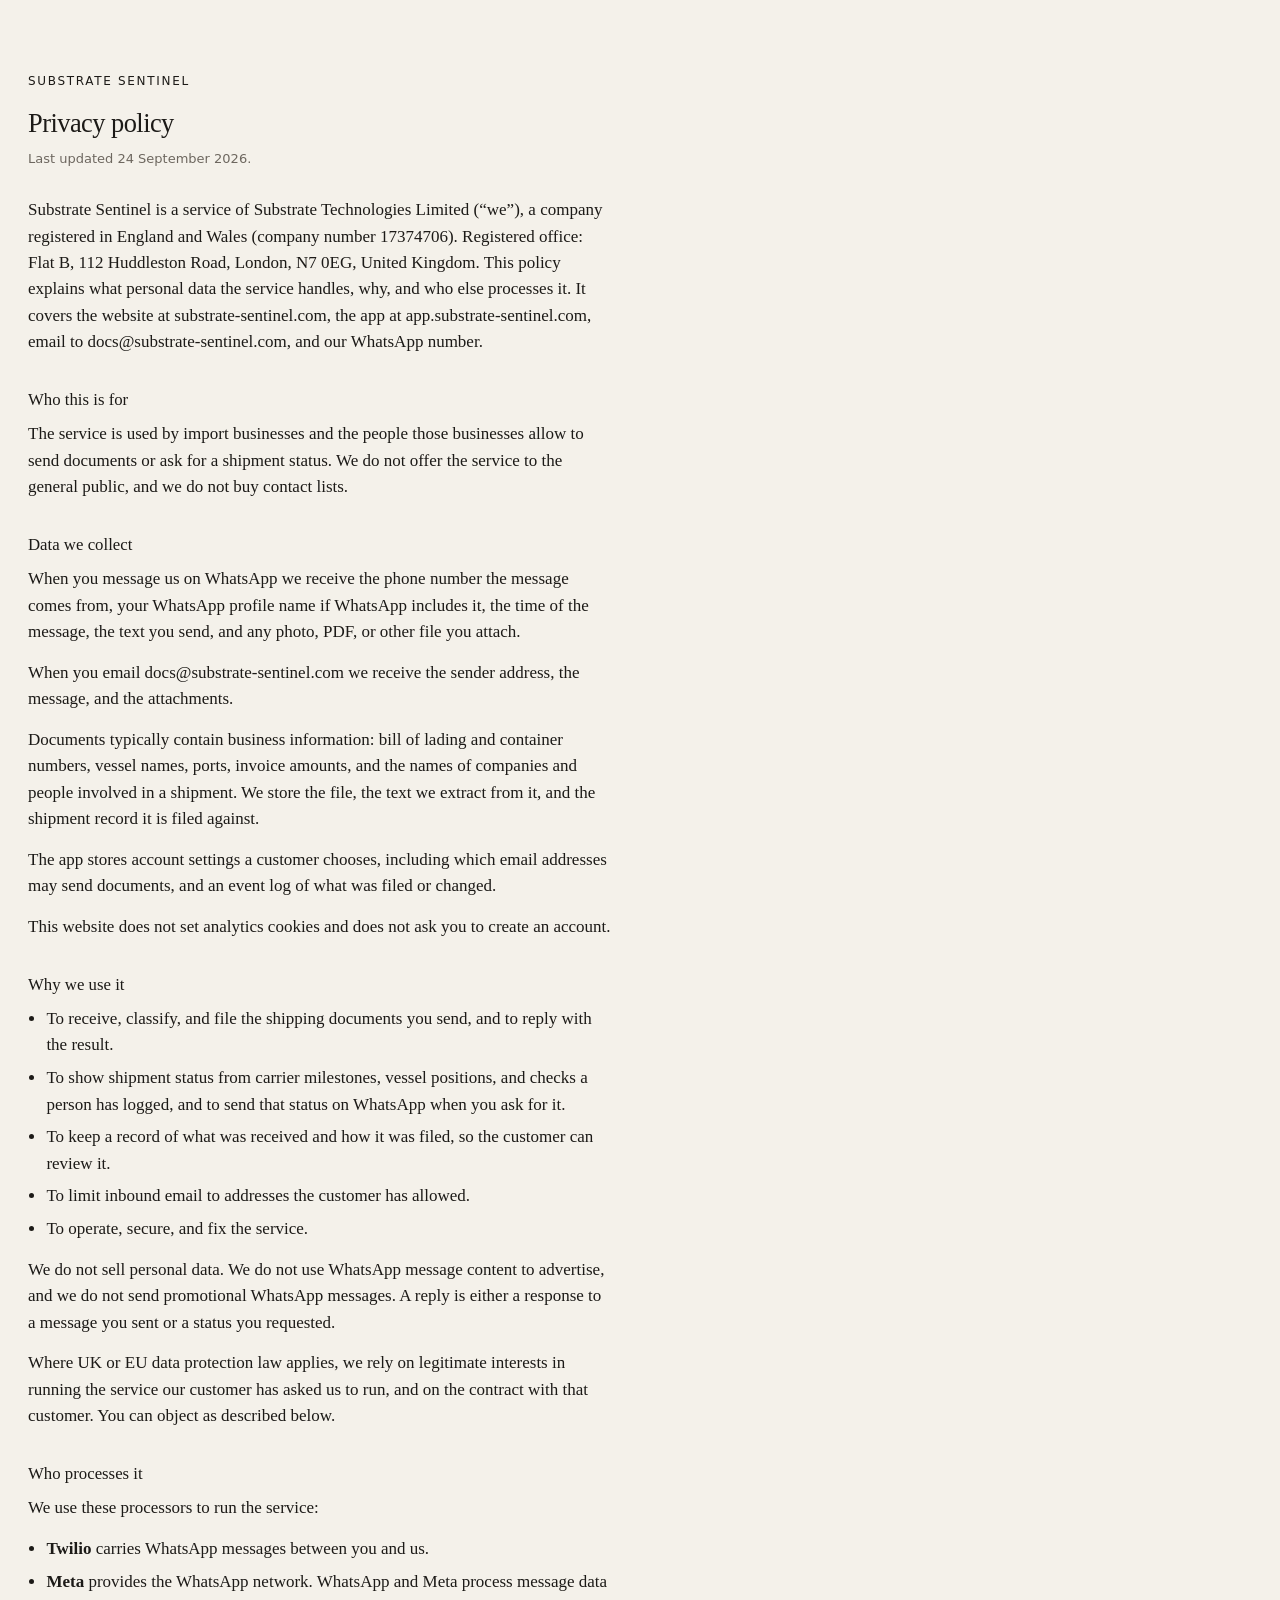
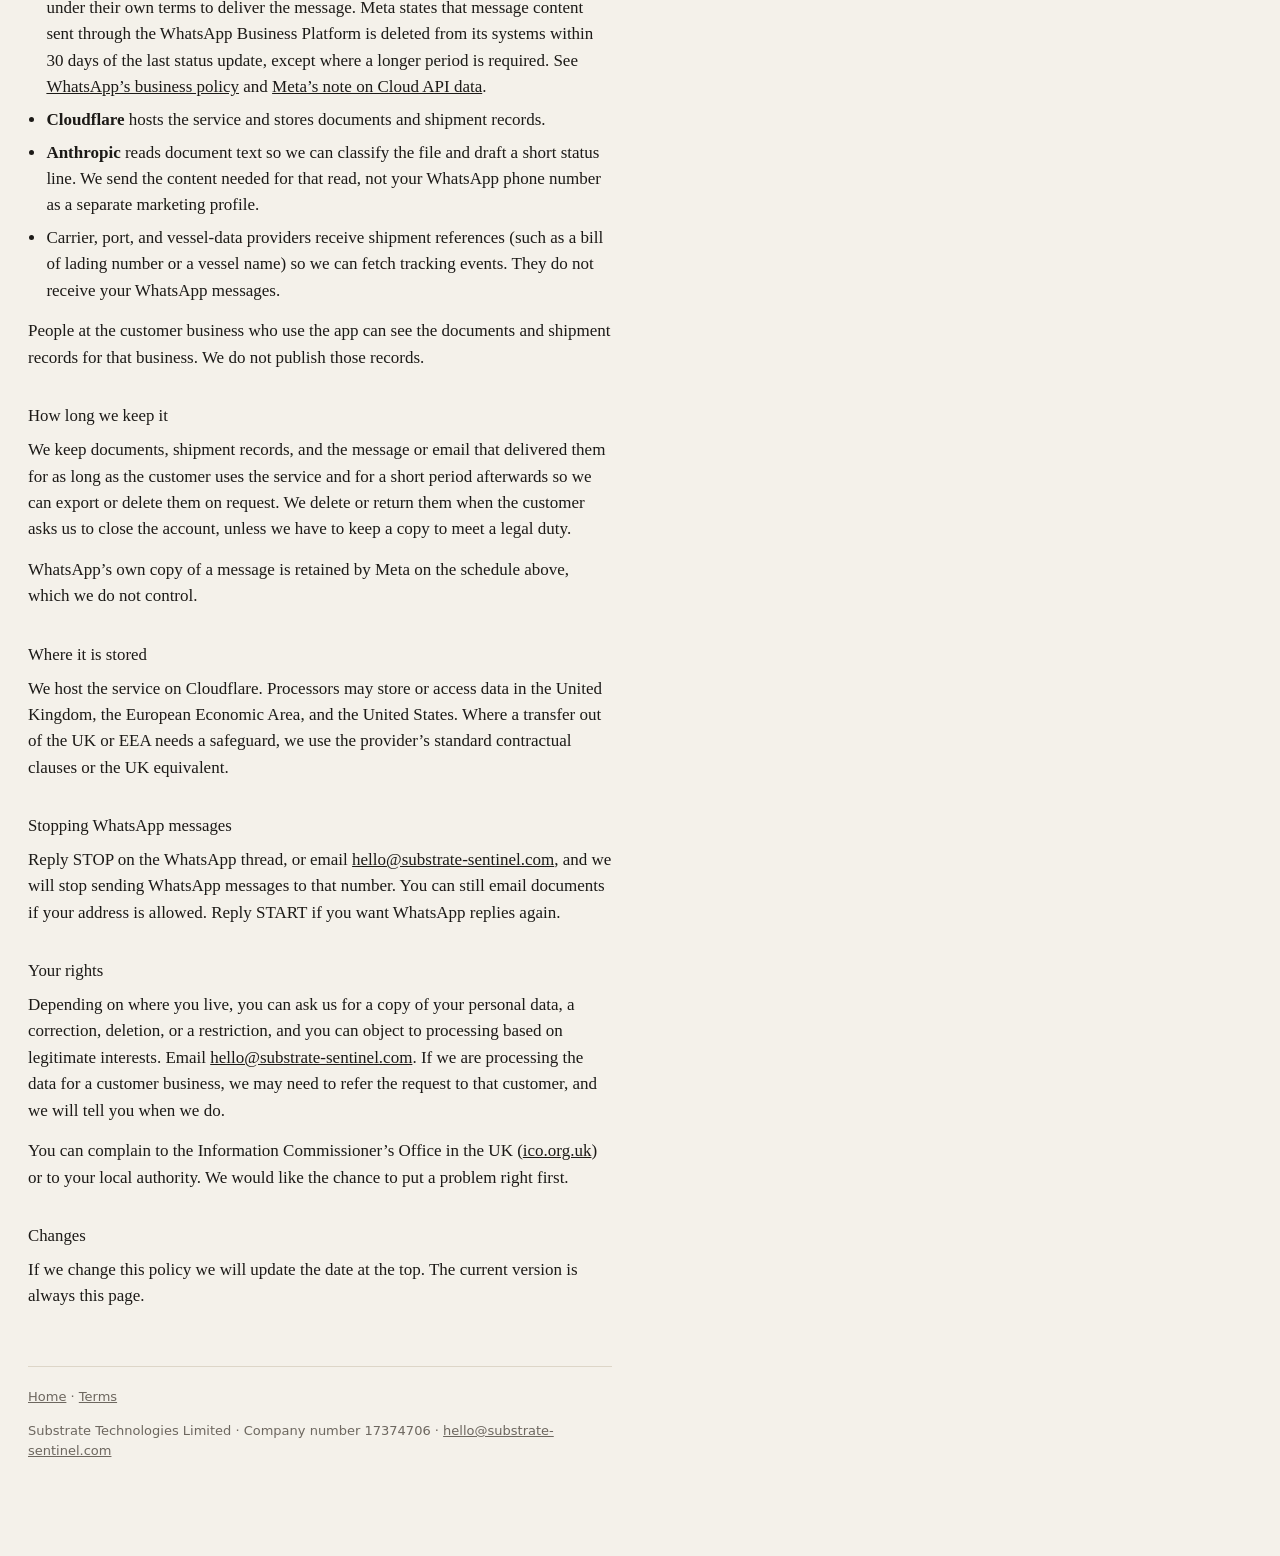
==== privacy.html @ 20393e0d "Publish the Substrate Sentinel public site. Meta needs a live page that ties the WhatsApp display na" ====
<!DOCTYPE html>
<html lang="en">
<head>
  <meta charset="utf-8">
  <meta name="viewport" content="width=device-width, initial-scale=1">
  <title>Privacy policy — Substrate Sentinel</title>
  <link rel="stylesheet" href="styles.css">
</head>
<body>
  <main class="wrap">
    <p class="brand"><a href="index.html">Substrate Sentinel</a></p>
    <h1>Privacy policy</h1>
    <p class="meta">Last updated 24 September 2026.</p>

    <p>Substrate Sentinel is a service of Substrate Technologies Limited (“we”), a company registered in England and Wales (company number 17374706). Registered office: Flat B, 112 Huddleston Road, London, N7 0EG, United Kingdom. This policy explains what personal data the service handles, why, and who else processes it. It covers the website at substrate-sentinel.com, the app at app.substrate-sentinel.com, email to docs@substrate-sentinel.com, and our WhatsApp number.</p>

    <h2>Who this is for</h2>
    <p>The service is used by import businesses and the people those businesses allow to send documents or ask for a shipment status. We do not offer the service to the general public, and we do not buy contact lists.</p>

    <h2>Data we collect</h2>
    <p>When you message us on WhatsApp we receive the phone number the message comes from, your WhatsApp profile name if WhatsApp includes it, the time of the message, the text you send, and any photo, PDF, or other file you attach.</p>
    <p>When you email docs@substrate-sentinel.com we receive the sender address, the message, and the attachments.</p>
    <p>Documents typically contain business information: bill of lading and container numbers, vessel names, ports, invoice amounts, and the names of companies and people involved in a shipment. We store the file, the text we extract from it, and the shipment record it is filed against.</p>
    <p>The app stores account settings a customer chooses, including which email addresses may send documents, and an event log of what was filed or changed.</p>
    <p>This website does not set analytics cookies and does not ask you to create an account.</p>

    <h2>Why we use it</h2>
    <ul>
      <li>To receive, classify, and file the shipping documents you send, and to reply with the result.</li>
      <li>To show shipment status from carrier milestones, vessel positions, and checks a person has logged, and to send that status on WhatsApp when you ask for it.</li>
      <li>To keep a record of what was received and how it was filed, so the customer can review it.</li>
      <li>To limit inbound email to addresses the customer has allowed.</li>
      <li>To operate, secure, and fix the service.</li>
    </ul>
    <p>We do not sell personal data. We do not use WhatsApp message content to advertise, and we do not send promotional WhatsApp messages. A reply is either a response to a message you sent or a status you requested.</p>
    <p>Where UK or EU data protection law applies, we rely on legitimate interests in running the service our customer has asked us to run, and on the contract with that customer. You can object as described below.</p>

    <h2>Who processes it</h2>
    <p>We use these processors to run the service:</p>
    <ul>
      <li><strong>Twilio</strong> carries WhatsApp messages between you and us.</li>
      <li><strong>Meta</strong> provides the WhatsApp network. WhatsApp and Meta process message data under their own terms to deliver the message. Meta states that message content sent through the WhatsApp Business Platform is deleted from its systems within 30 days of the last status update, except where a longer period is required. See <a href="https://www.whatsapp.com/legal/business-policy">WhatsApp’s business policy</a> and <a href="https://developers.facebook.com/docs/whatsapp/cloud-api/overview/data-privacy-and-security">Meta’s note on Cloud API data</a>.</li>
      <li><strong>Cloudflare</strong> hosts the service and stores documents and shipment records.</li>
      <li><strong>Anthropic</strong> reads document text so we can classify the file and draft a short status line. We send the content needed for that read, not your WhatsApp phone number as a separate marketing profile.</li>
      <li>Carrier, port, and vessel-data providers receive shipment references (such as a bill of lading number or a vessel name) so we can fetch tracking events. They do not receive your WhatsApp messages.</li>
    </ul>
    <p>People at the customer business who use the app can see the documents and shipment records for that business. We do not publish those records.</p>

    <h2>How long we keep it</h2>
    <p>We keep documents, shipment records, and the message or email that delivered them for as long as the customer uses the service and for a short period afterwards so we can export or delete them on request. We delete or return them when the customer asks us to close the account, unless we have to keep a copy to meet a legal duty.</p>
    <p>WhatsApp’s own copy of a message is retained by Meta on the schedule above, which we do not control.</p>

    <h2>Where it is stored</h2>
    <p>We host the service on Cloudflare. Processors may store or access data in the United Kingdom, the European Economic Area, and the United States. Where a transfer out of the UK or EEA needs a safeguard, we use the provider’s standard contractual clauses or the UK equivalent.</p>

    <h2>Stopping WhatsApp messages</h2>
    <p>Reply STOP on the WhatsApp thread, or email <a href="mailto:hello@substrate-sentinel.com">hello@substrate-sentinel.com</a>, and we will stop sending WhatsApp messages to that number. You can still email documents if your address is allowed. Reply START if you want WhatsApp replies again.</p>

    <h2>Your rights</h2>
    <p>Depending on where you live, you can ask us for a copy of your personal data, a correction, deletion, or a restriction, and you can object to processing based on legitimate interests. Email <a href="mailto:hello@substrate-sentinel.com">hello@substrate-sentinel.com</a>. If we are processing the data for a customer business, we may need to refer the request to that customer, and we will tell you when we do.</p>
    <p>You can complain to the Information Commissioner’s Office in the UK (<a href="https://ico.org.uk">ico.org.uk</a>) or to your local authority. We would like the chance to put a problem right first.</p>

    <h2>Changes</h2>
    <p>If we change this policy we will update the date at the top. The current version is always this page.</p>

    <footer>
      <p><a href="index.html">Home</a> · <a href="terms.html">Terms</a></p>
      <p>Substrate Technologies Limited · Company number 17374706 · <a href="mailto:hello@substrate-sentinel.com">hello@substrate-sentinel.com</a></p>
    </footer>
  </main>
</body>
</html>
---- styles.css ----
:root {
  color-scheme: light;
  --bg: #f4f1ea;
  --ink: #1c1a17;
  --muted: #6d675f;
  --line: #ddd6c8;
}

* { box-sizing: border-box; }

html { background: var(--bg); }

body {
  margin: 0;
  background: var(--bg);
  color: var(--ink);
  font-family: "Iowan Old Style", Palatino, "Palatino Linotype", Georgia, serif;
  font-size: 17px;
  line-height: 1.55;
}

.wrap {
  max-width: 40rem;
  margin: 0;
  padding: 4.5rem 1.75rem 5rem;
}

.brand {
  margin: 0 0 0.75rem;
  font-family: ui-sans-serif, system-ui, sans-serif;
  font-size: 12px;
  font-weight: 500;
  letter-spacing: 0.14em;
  text-transform: uppercase;
}

.brand a { color: inherit; text-decoration: none; }

.lede {
  margin: 0 0 3rem;
  max-width: 28rem;
}

.label {
  margin: 2.25rem 0 0.6rem;
  font-family: ui-sans-serif, system-ui, sans-serif;
  font-size: 11px;
  font-weight: 500;
  letter-spacing: 0.14em;
  text-transform: uppercase;
  color: var(--muted);
}

p { margin: 0 0 0.9rem; }

a { color: inherit; }

h1 {
  margin: 0 0 0.35rem;
  font-size: 1.65rem;
  font-weight: 500;
  letter-spacing: -0.02em;
}

h2 {
  margin: 2rem 0 0.5rem;
  font-size: 1.05rem;
  font-weight: 500;
}

.meta {
  margin: 0 0 1.75rem;
  color: var(--muted);
  font-family: ui-sans-serif, system-ui, sans-serif;
  font-size: 13px;
}

ul {
  margin: 0 0 0.9rem;
  padding-left: 1.15rem;
}

li { margin: 0 0 0.4rem; }

footer {
  margin-top: 3.5rem;
  padding-top: 1.25rem;
  border-top: 1px solid var(--line);
  color: var(--muted);
  font-family: ui-sans-serif, system-ui, sans-serif;
  font-size: 13px;
}

.fine { font-size: 12px; }
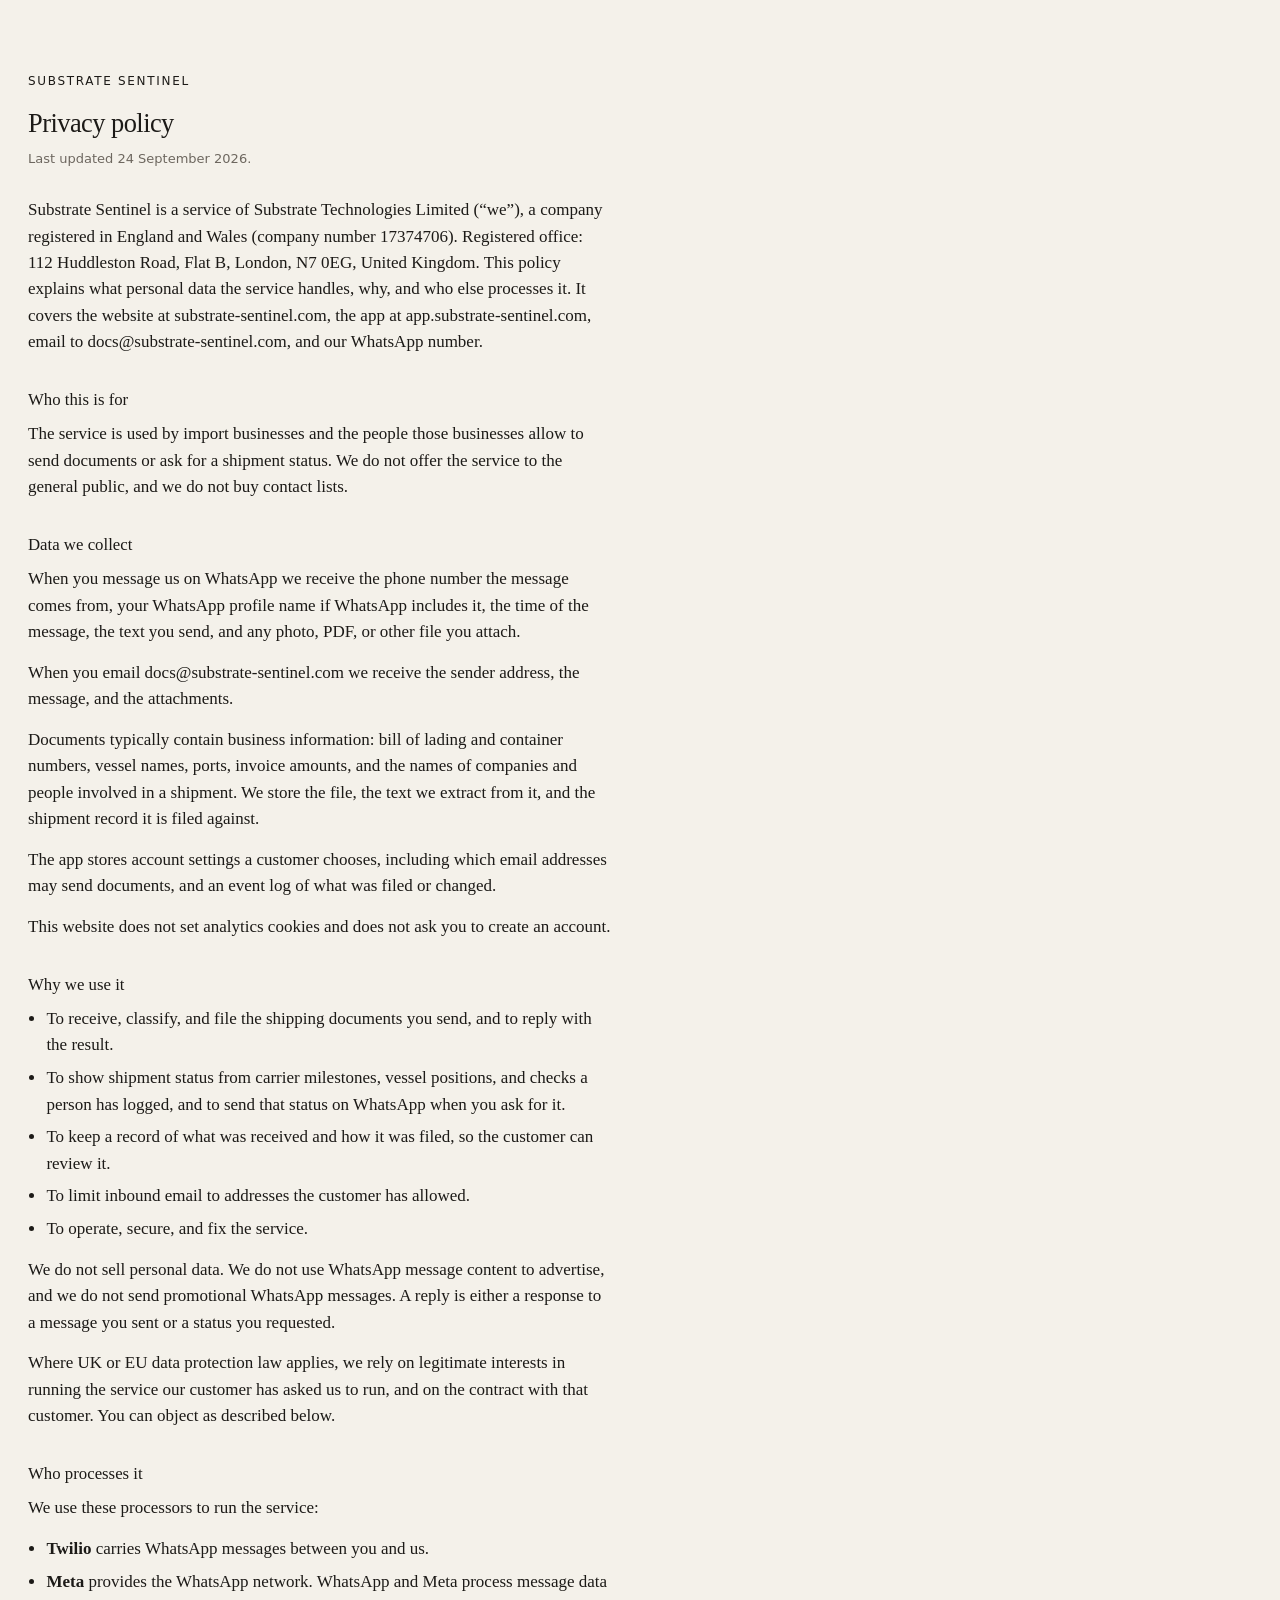
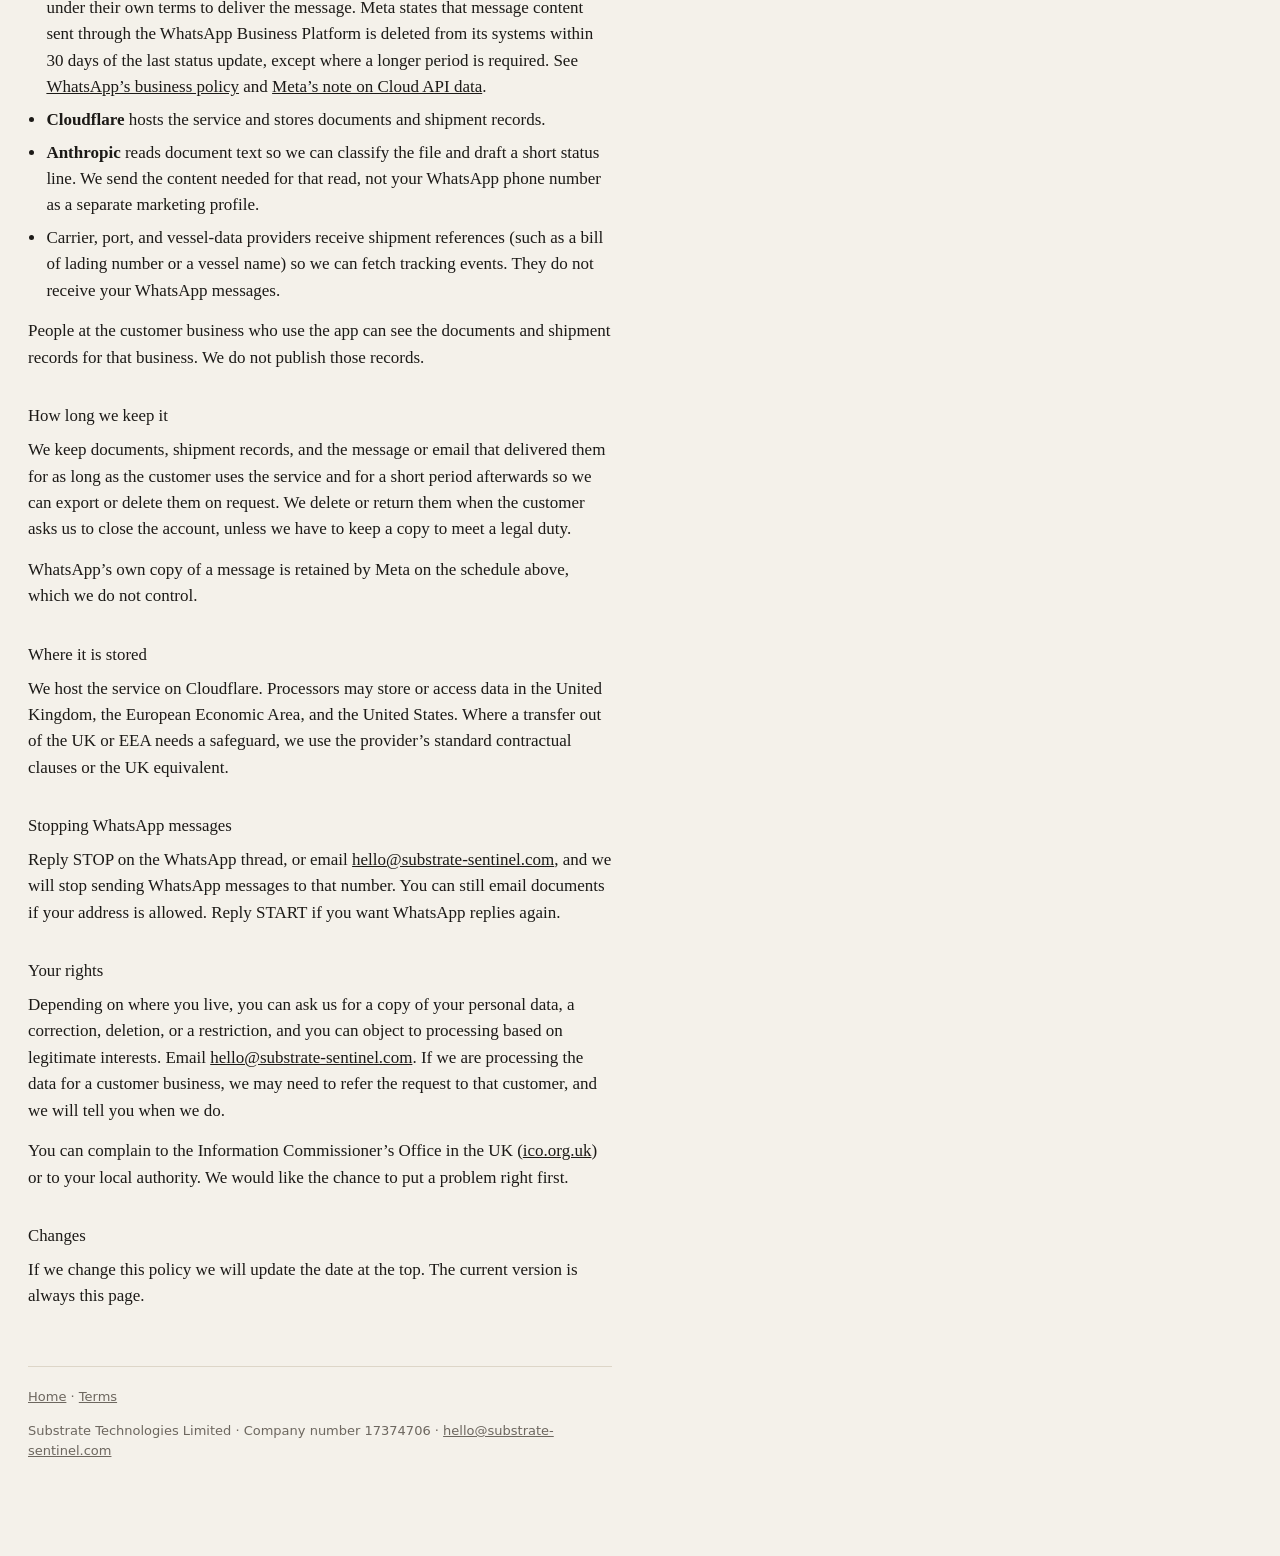
==== commit 7a1ba2c6: "Show the registered office as 112 Huddleston Road, Flat B. The street number is 112. Flat B is the u" ====
--- a/privacy.html
+++ b/privacy.html
@@ -12,7 +12,7 @@
     <h1>Privacy policy</h1>
     <p class="meta">Last updated 24 September 2026.</p>
 
-    <p>Substrate Sentinel is a service of Substrate Technologies Limited (“we”), a company registered in England and Wales (company number 17374706). Registered office: Flat B, 112 Huddleston Road, London, N7 0EG, United Kingdom. This policy explains what personal data the service handles, why, and who else processes it. It covers the website at substrate-sentinel.com, the app at app.substrate-sentinel.com, email to docs@substrate-sentinel.com, and our WhatsApp number.</p>
+    <p>Substrate Sentinel is a service of Substrate Technologies Limited (“we”), a company registered in England and Wales (company number 17374706). Registered office: 112 Huddleston Road, Flat B, London, N7 0EG, United Kingdom. This policy explains what personal data the service handles, why, and who else processes it. It covers the website at substrate-sentinel.com, the app at app.substrate-sentinel.com, email to docs@substrate-sentinel.com, and our WhatsApp number.</p>
 
     <h2>Who this is for</h2>
     <p>The service is used by import businesses and the people those businesses allow to send documents or ask for a shipment status. We do not offer the service to the general public, and we do not buy contact lists.</p>
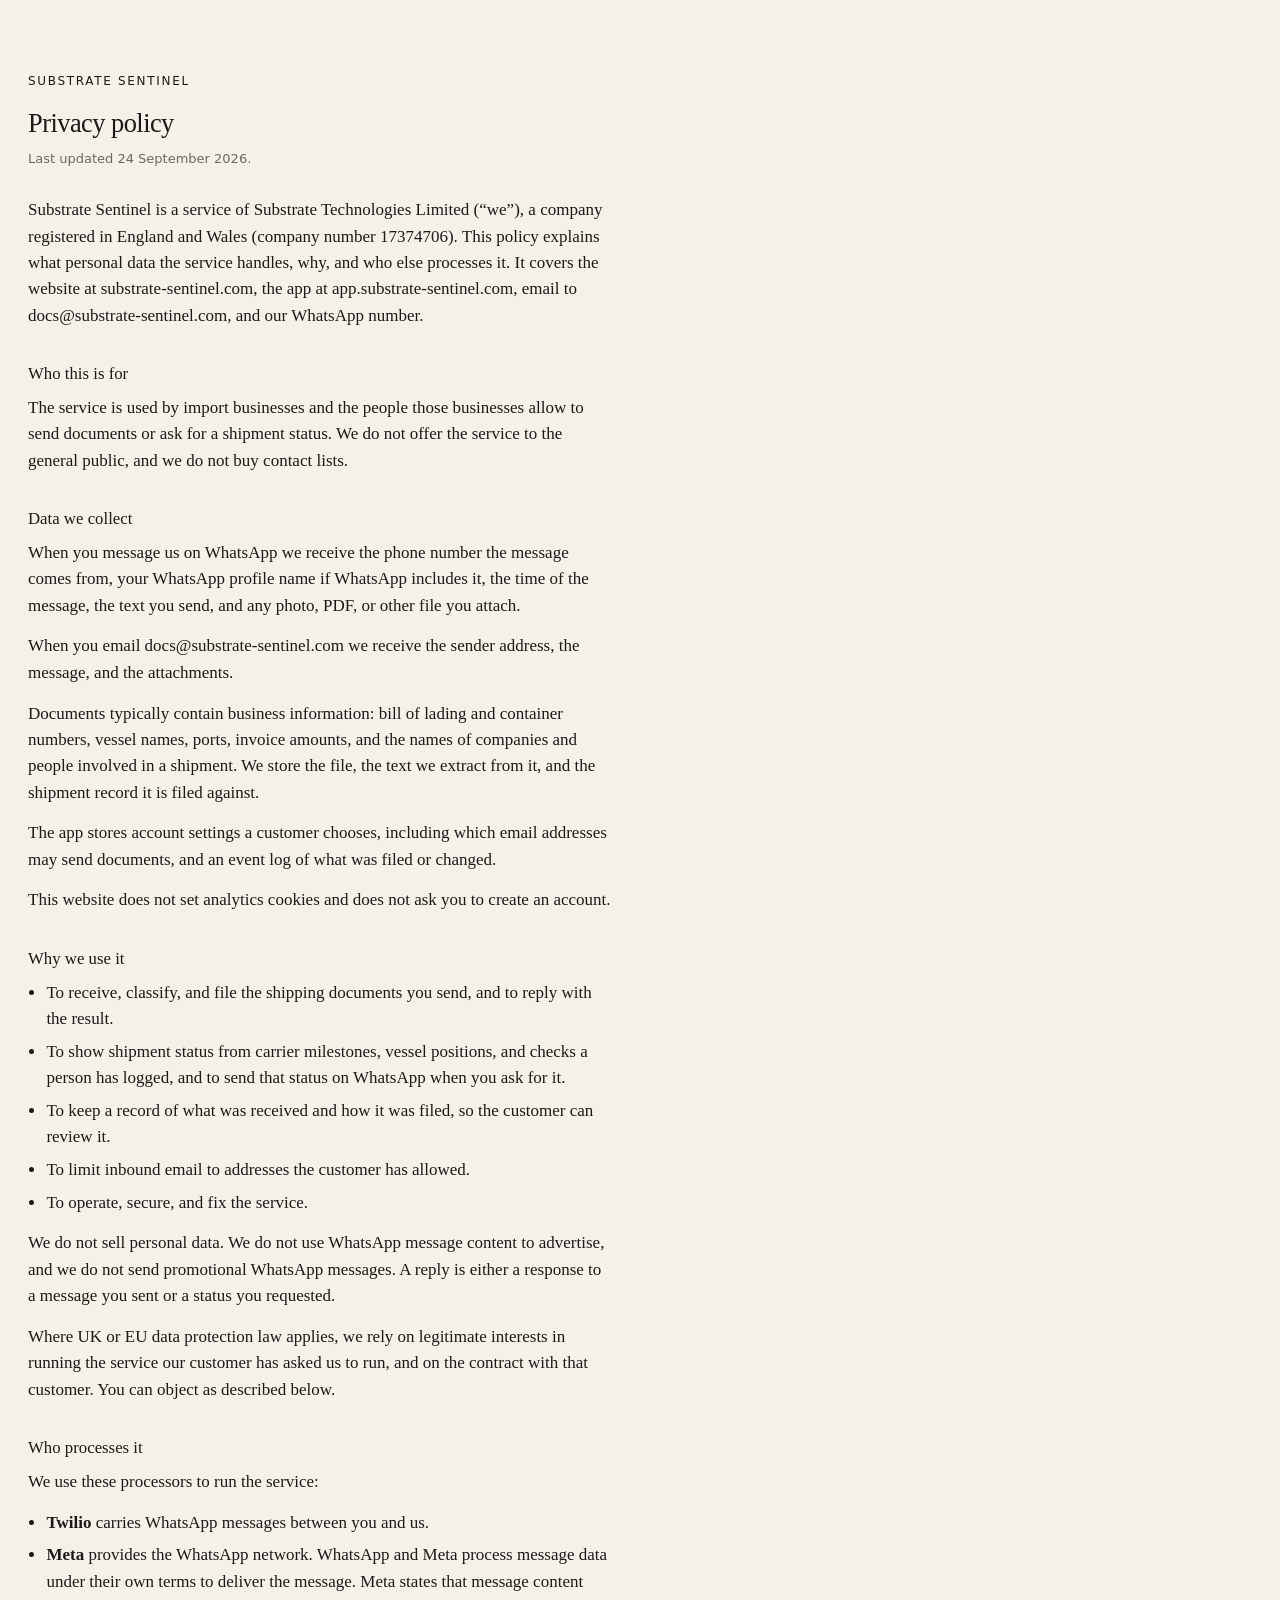
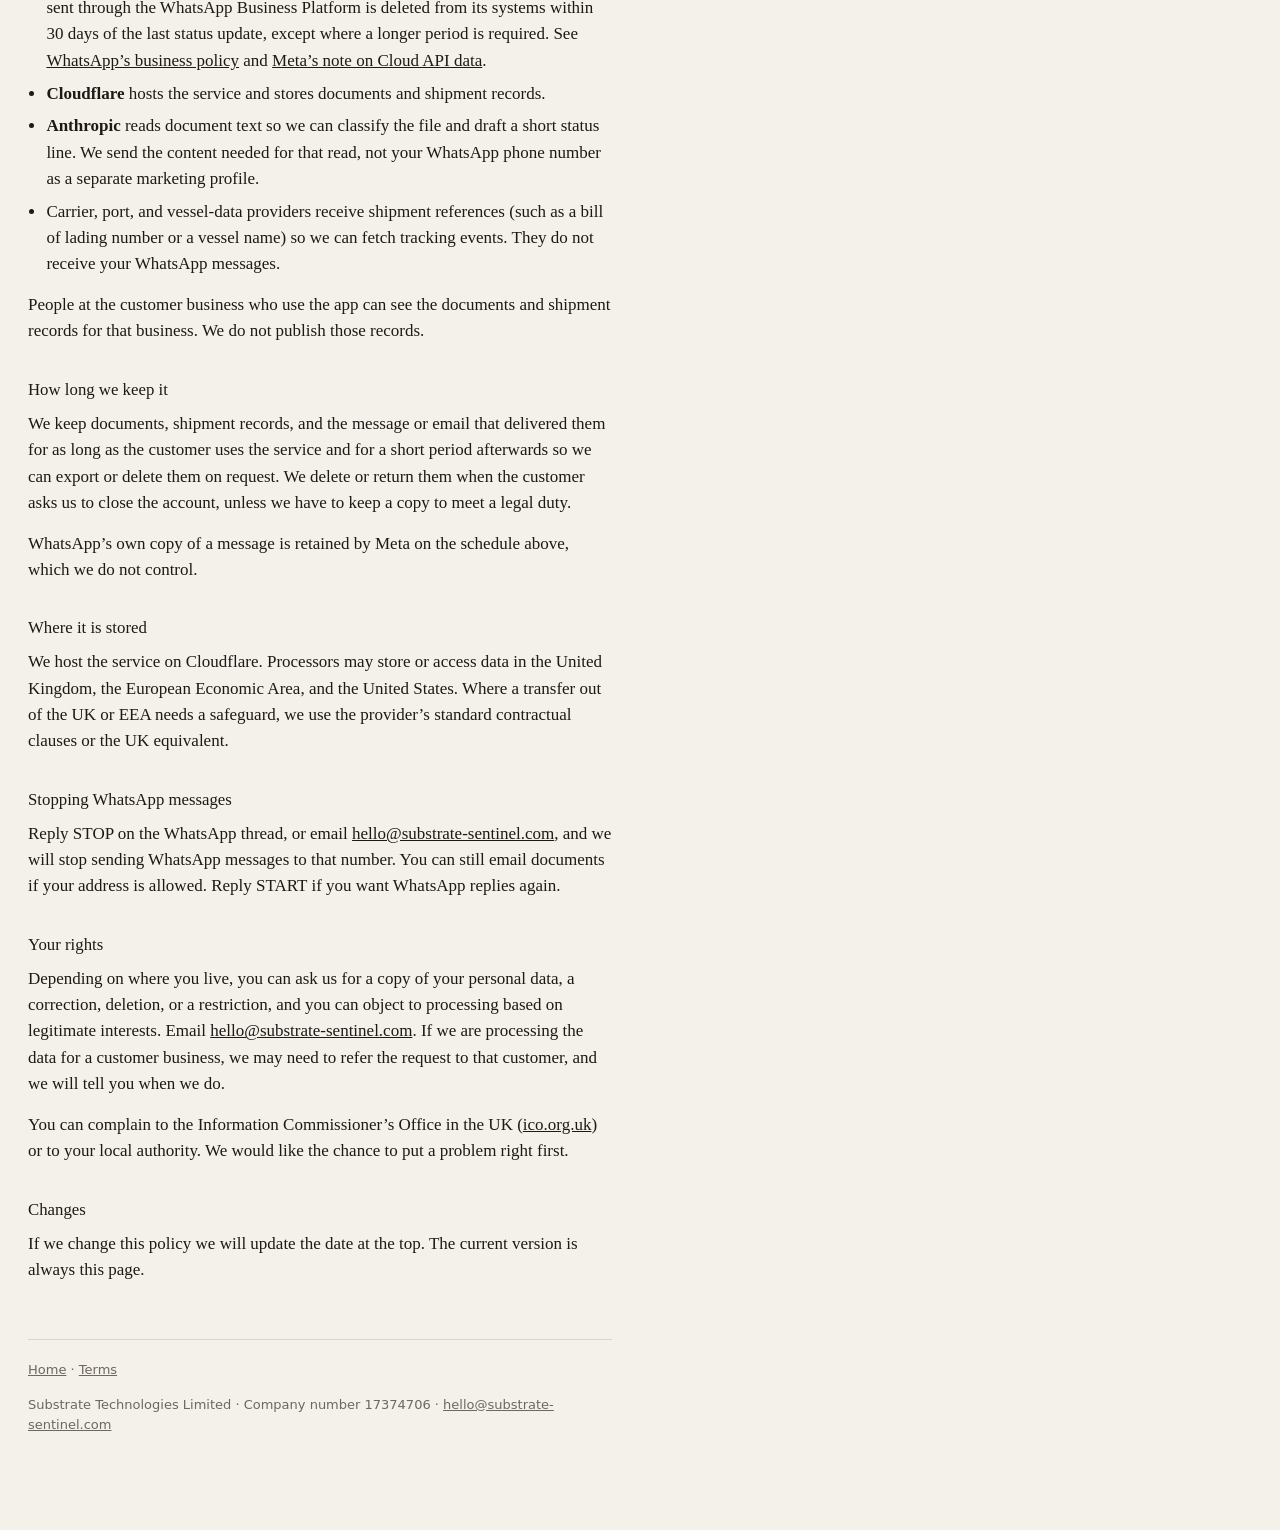
==== commit 5d360be2: "Drop the registered office from the public site. Company name and number are enough for the Meta rev" ====
--- a/privacy.html
+++ b/privacy.html
@@ -12,7 +12,7 @@
     <h1>Privacy policy</h1>
     <p class="meta">Last updated 24 September 2026.</p>
 
-    <p>Substrate Sentinel is a service of Substrate Technologies Limited (“we”), a company registered in England and Wales (company number 17374706). Registered office: 112 Huddleston Road, Flat B, London, N7 0EG, United Kingdom. This policy explains what personal data the service handles, why, and who else processes it. It covers the website at substrate-sentinel.com, the app at app.substrate-sentinel.com, email to docs@substrate-sentinel.com, and our WhatsApp number.</p>
+    <p>Substrate Sentinel is a service of Substrate Technologies Limited (“we”), a company registered in England and Wales (company number 17374706). This policy explains what personal data the service handles, why, and who else processes it. It covers the website at substrate-sentinel.com, the app at app.substrate-sentinel.com, email to docs@substrate-sentinel.com, and our WhatsApp number.</p>
 
     <h2>Who this is for</h2>
     <p>The service is used by import businesses and the people those businesses allow to send documents or ask for a shipment status. We do not offer the service to the general public, and we do not buy contact lists.</p>
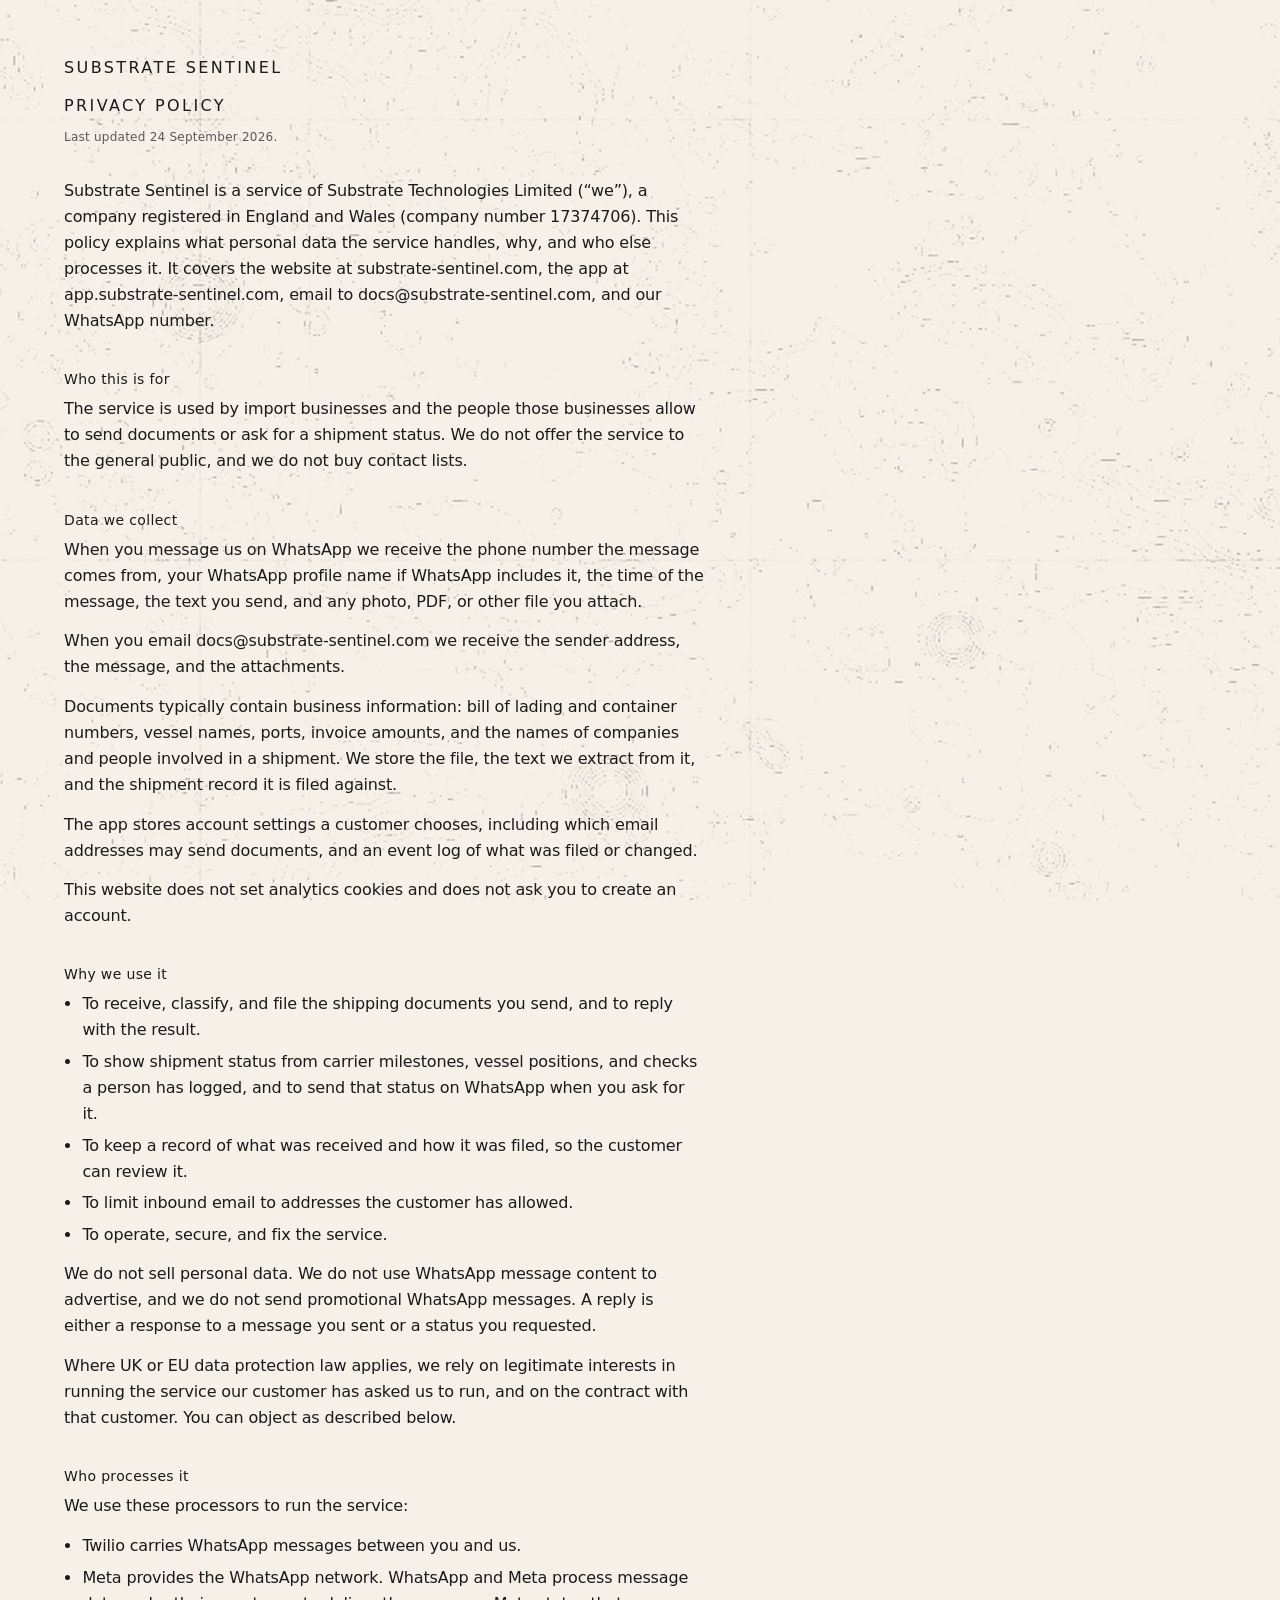
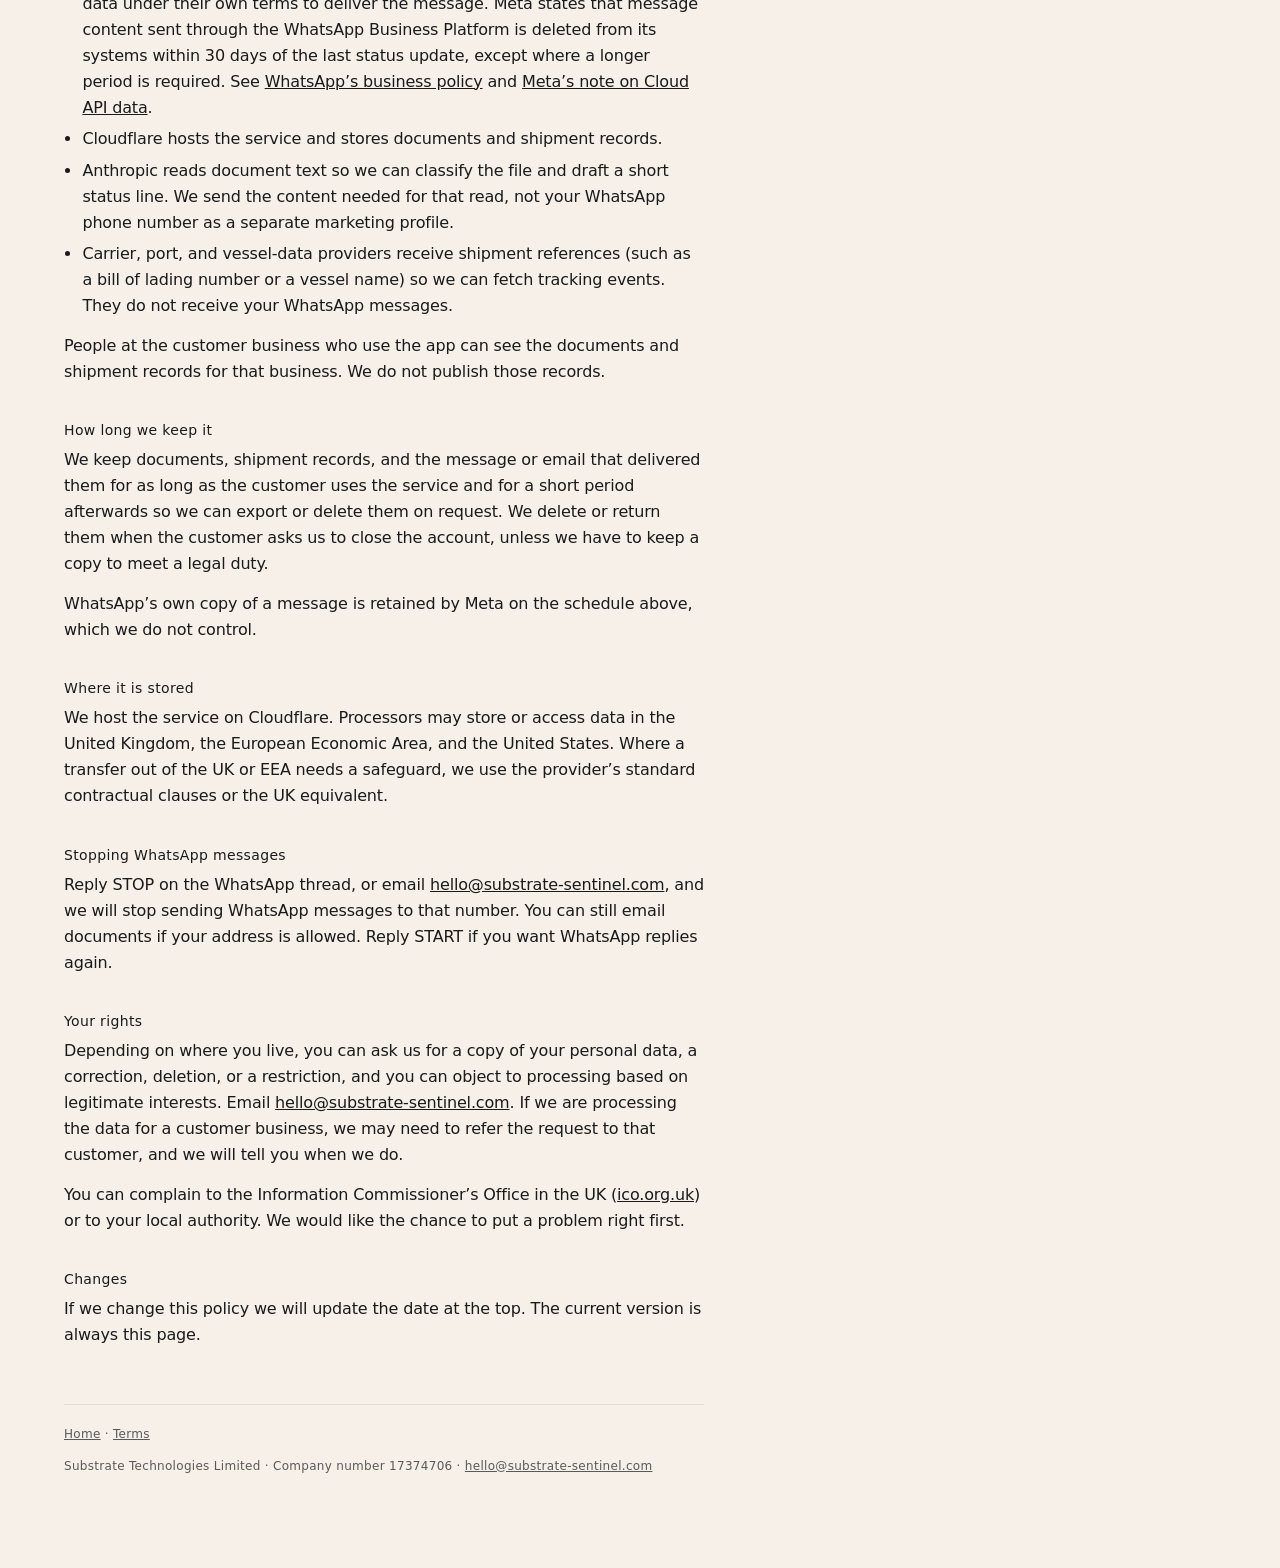
==== commit ff11fbb2: "Cache-bust the stylesheet so the chart and inset show up. The previous CSS was still being served fr" ====
--- a/privacy.html
+++ b/privacy.html
@@ -4,7 +4,7 @@
   <meta charset="utf-8">
   <meta name="viewport" content="width=device-width, initial-scale=1">
   <title>Privacy policy — Substrate Sentinel</title>
-  <link rel="stylesheet" href="styles.css">
+  <link rel="stylesheet" href="styles.css?v=4">
 </head>
 <body>
   <main class="wrap">
--- a/styles.css
+++ b/styles.css
@@ -1,9 +1,9 @@
 :root {
   color-scheme: light;
-  --bg: #f4f1ea;
-  --ink: #1c1a17;
-  --muted: #6d675f;
-  --line: #ddd6c8;
+  --bg: #f6f0e9;
+  --ink: #1a1a1a;
+  --muted: #595959;
+  --line: #e4ddd4;
 }
 
 * { box-sizing: border-box; }
@@ -12,83 +12,108 @@
 
 body {
   margin: 0;
-  background: var(--bg);
+  background-color: var(--bg);
+  background-image: url("map.jpg");
+  background-repeat: no-repeat;
+  background-position: center;
+  background-size: cover;
+  background-attachment: fixed;
   color: var(--ink);
-  font-family: "Iowan Old Style", Palatino, "Palatino Linotype", Georgia, serif;
-  font-size: 17px;
-  line-height: 1.55;
+  font-family: system-ui, -apple-system, sans-serif;
+  font-size: 16px;
+  font-weight: 300;
+  line-height: 26px;
+  letter-spacing: -0.01em;
+  -webkit-font-smoothing: antialiased;
 }
 
 .wrap {
-  max-width: 40rem;
+  max-width: 48rem;
   margin: 0;
-  padding: 4.5rem 1.75rem 5rem;
+  padding: 3.5rem 4rem 5rem;
+}
+
+@media (max-width: 1023px) {
+  .wrap { padding-left: 3rem; padding-right: 3rem; }
+}
+
+@media (max-width: 767px) {
+  .wrap { padding: 2.5rem 1.5rem 4rem; }
 }
 
 .brand {
-  margin: 0 0 0.75rem;
-  font-family: ui-sans-serif, system-ui, sans-serif;
-  font-size: 12px;
+  margin: 0 0 0.85rem;
+  font-size: 16px;
   font-weight: 500;
-  letter-spacing: 0.14em;
+  letter-spacing: 0.15em;
+  line-height: 24px;
   text-transform: uppercase;
 }
 
 .brand a { color: inherit; text-decoration: none; }
 
 .lede {
-  margin: 0 0 3rem;
-  max-width: 28rem;
+  margin: 0 0 2.75rem;
+  max-width: 36rem;
+  font-weight: 300;
 }
 
 .label {
-  margin: 2.25rem 0 0.6rem;
-  font-family: ui-sans-serif, system-ui, sans-serif;
-  font-size: 11px;
-  font-weight: 500;
-  letter-spacing: 0.14em;
+  margin: 2.4rem 0 0.7rem;
+  font-size: 12px;
+  font-weight: 200;
+  letter-spacing: 0.15em;
+  line-height: 16px;
   text-transform: uppercase;
   color: var(--muted);
 }
 
-p { margin: 0 0 0.9rem; }
+p { margin: 0 0 0.85rem; }
 
 a { color: inherit; }
 
 h1 {
-  margin: 0 0 0.35rem;
-  font-size: 1.65rem;
+  margin: 0 0 0.4rem;
+  font-size: 16px;
   font-weight: 500;
-  letter-spacing: -0.02em;
+  letter-spacing: 0.15em;
+  line-height: 24px;
+  text-transform: uppercase;
 }
 
 h2 {
-  margin: 2rem 0 0.5rem;
-  font-size: 1.05rem;
-  font-weight: 500;
+  margin: 2.2rem 0 0.45rem;
+  font-size: 14px;
+  font-weight: 200;
+  letter-spacing: 0.025em;
+  line-height: 20px;
 }
 
 .meta {
   margin: 0 0 1.75rem;
   color: var(--muted);
-  font-family: ui-sans-serif, system-ui, sans-serif;
-  font-size: 13px;
+  font-size: 12px;
+  font-weight: 200;
+  letter-spacing: 0.02em;
 }
 
 ul {
-  margin: 0 0 0.9rem;
+  margin: 0 0 0.85rem;
   padding-left: 1.15rem;
+  font-weight: 300;
 }
 
-li { margin: 0 0 0.4rem; }
+li { margin: 0 0 0.35rem; }
 
 footer {
   margin-top: 3.5rem;
   padding-top: 1.25rem;
   border-top: 1px solid var(--line);
   color: var(--muted);
-  font-family: ui-sans-serif, system-ui, sans-serif;
-  font-size: 13px;
+  font-size: 12px;
+  font-weight: 200;
+  letter-spacing: 0.025em;
+  line-height: 18px;
 }
 
-.fine { font-size: 12px; }
+strong { font-weight: 500; }
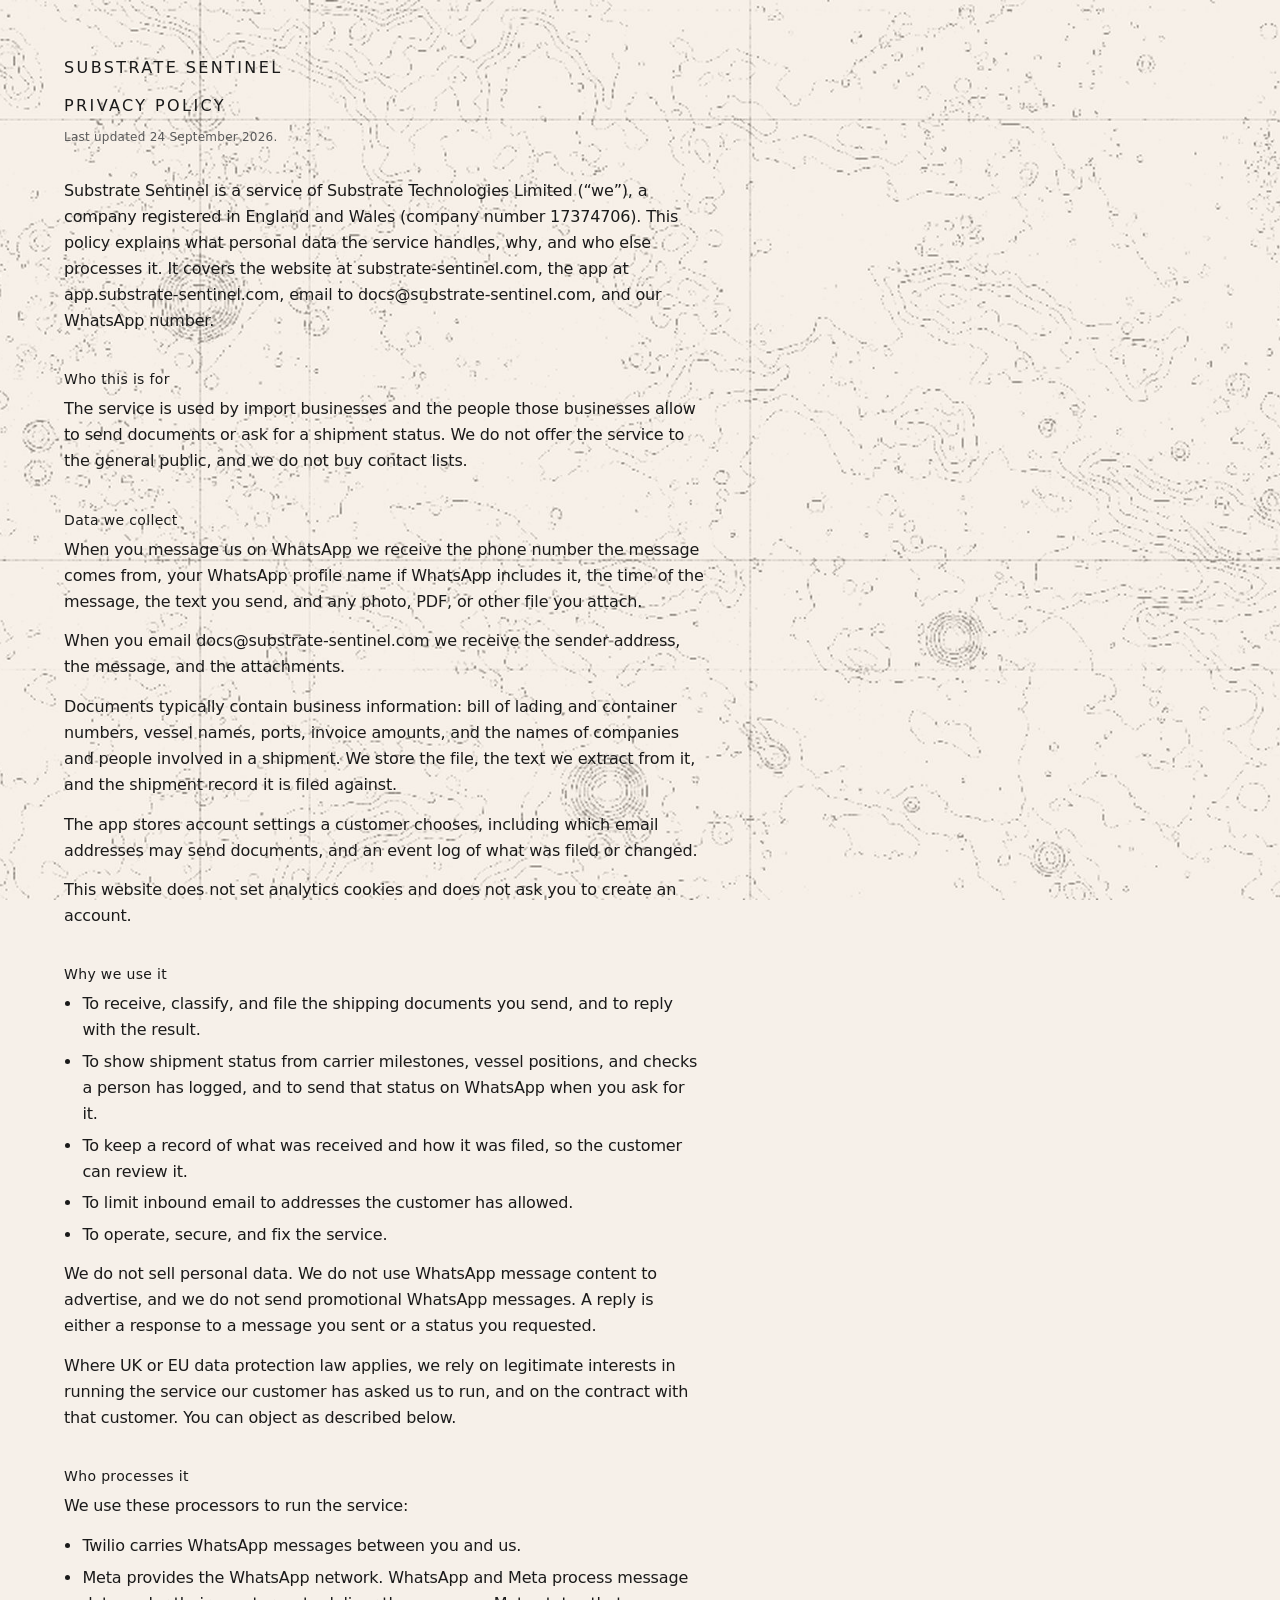
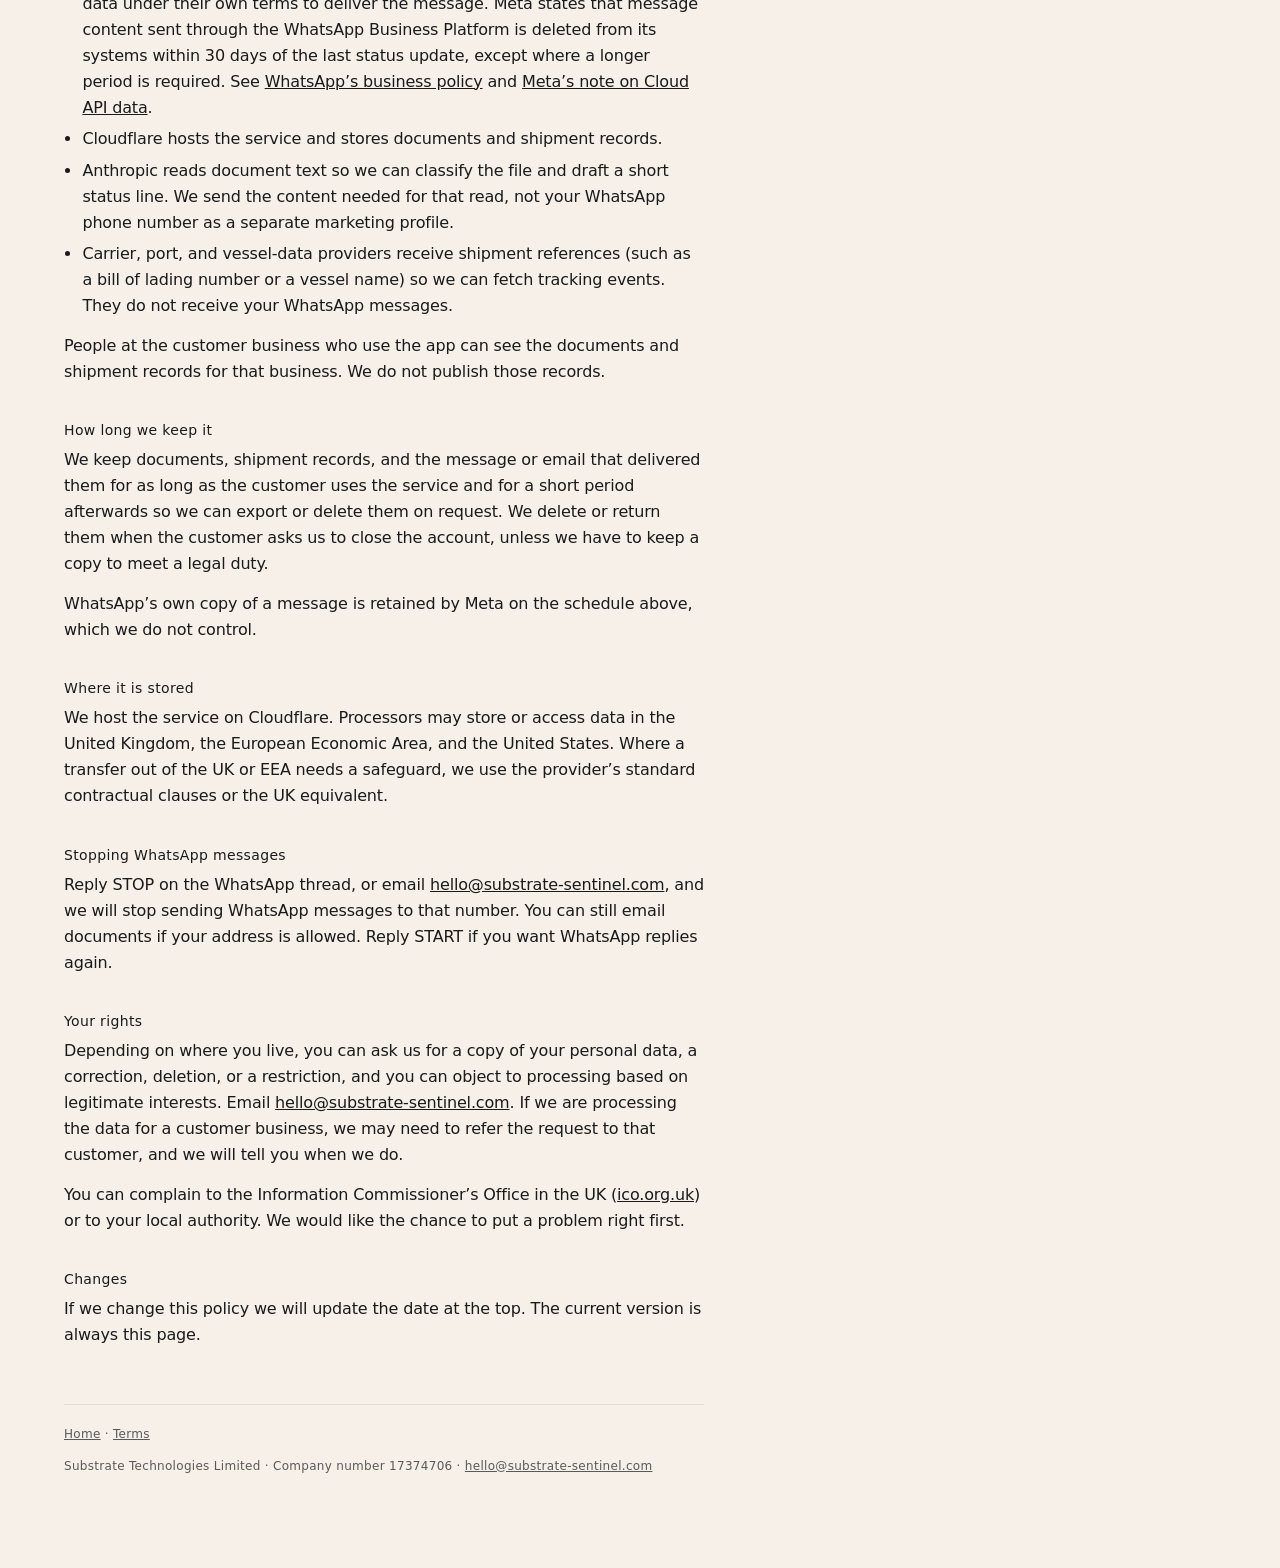
==== commit 6e1dff67: "Make the chart readable without leaving the paper color. The first pass was so light it vanished beh" ====
--- a/privacy.html
+++ b/privacy.html
@@ -4,7 +4,7 @@
   <meta charset="utf-8">
   <meta name="viewport" content="width=device-width, initial-scale=1">
   <title>Privacy policy — Substrate Sentinel</title>
-  <link rel="stylesheet" href="styles.css?v=4">
+  <link rel="stylesheet" href="styles.css?v=5">
 </head>
 <body>
   <main class="wrap">
--- a/styles.css
+++ b/styles.css
@@ -13,7 +13,7 @@
 body {
   margin: 0;
   background-color: var(--bg);
-  background-image: url("map.jpg");
+  background-image: url("map.jpg?v=2");
   background-repeat: no-repeat;
   background-position: center;
   background-size: cover;
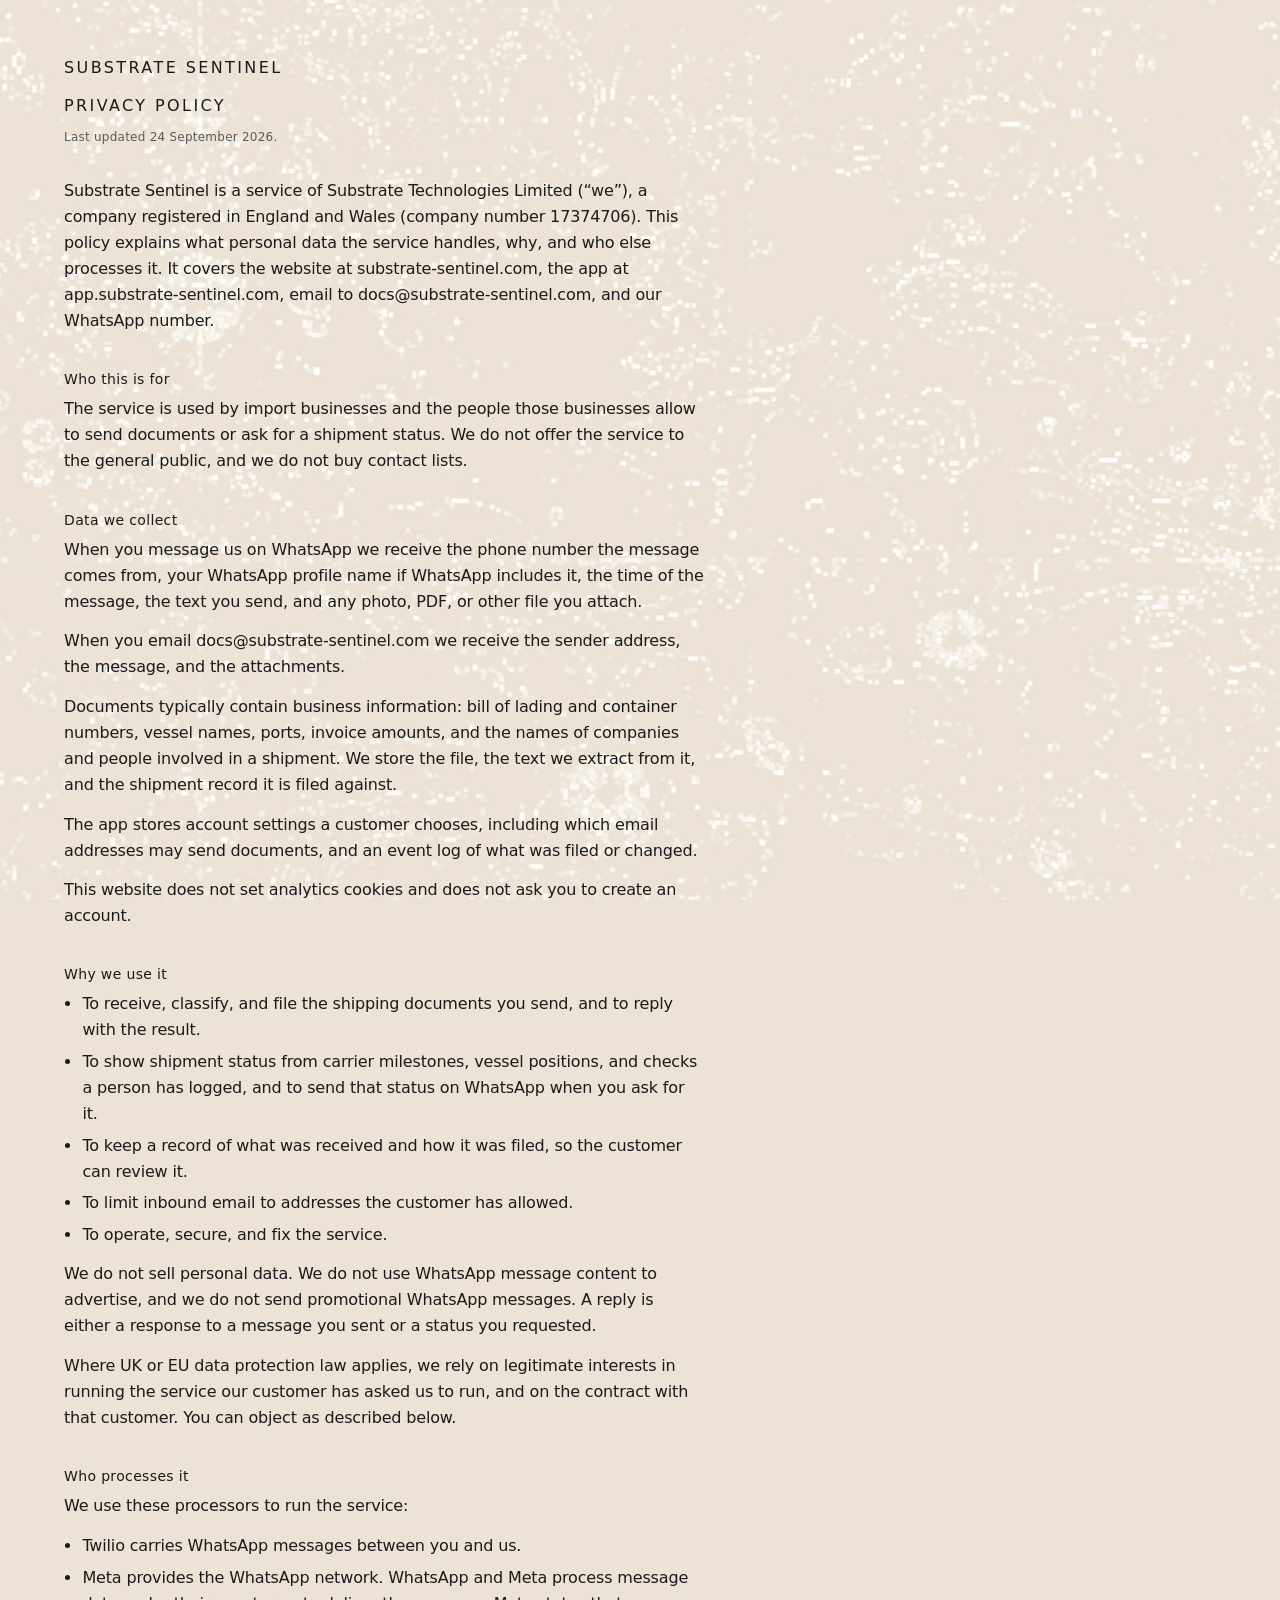
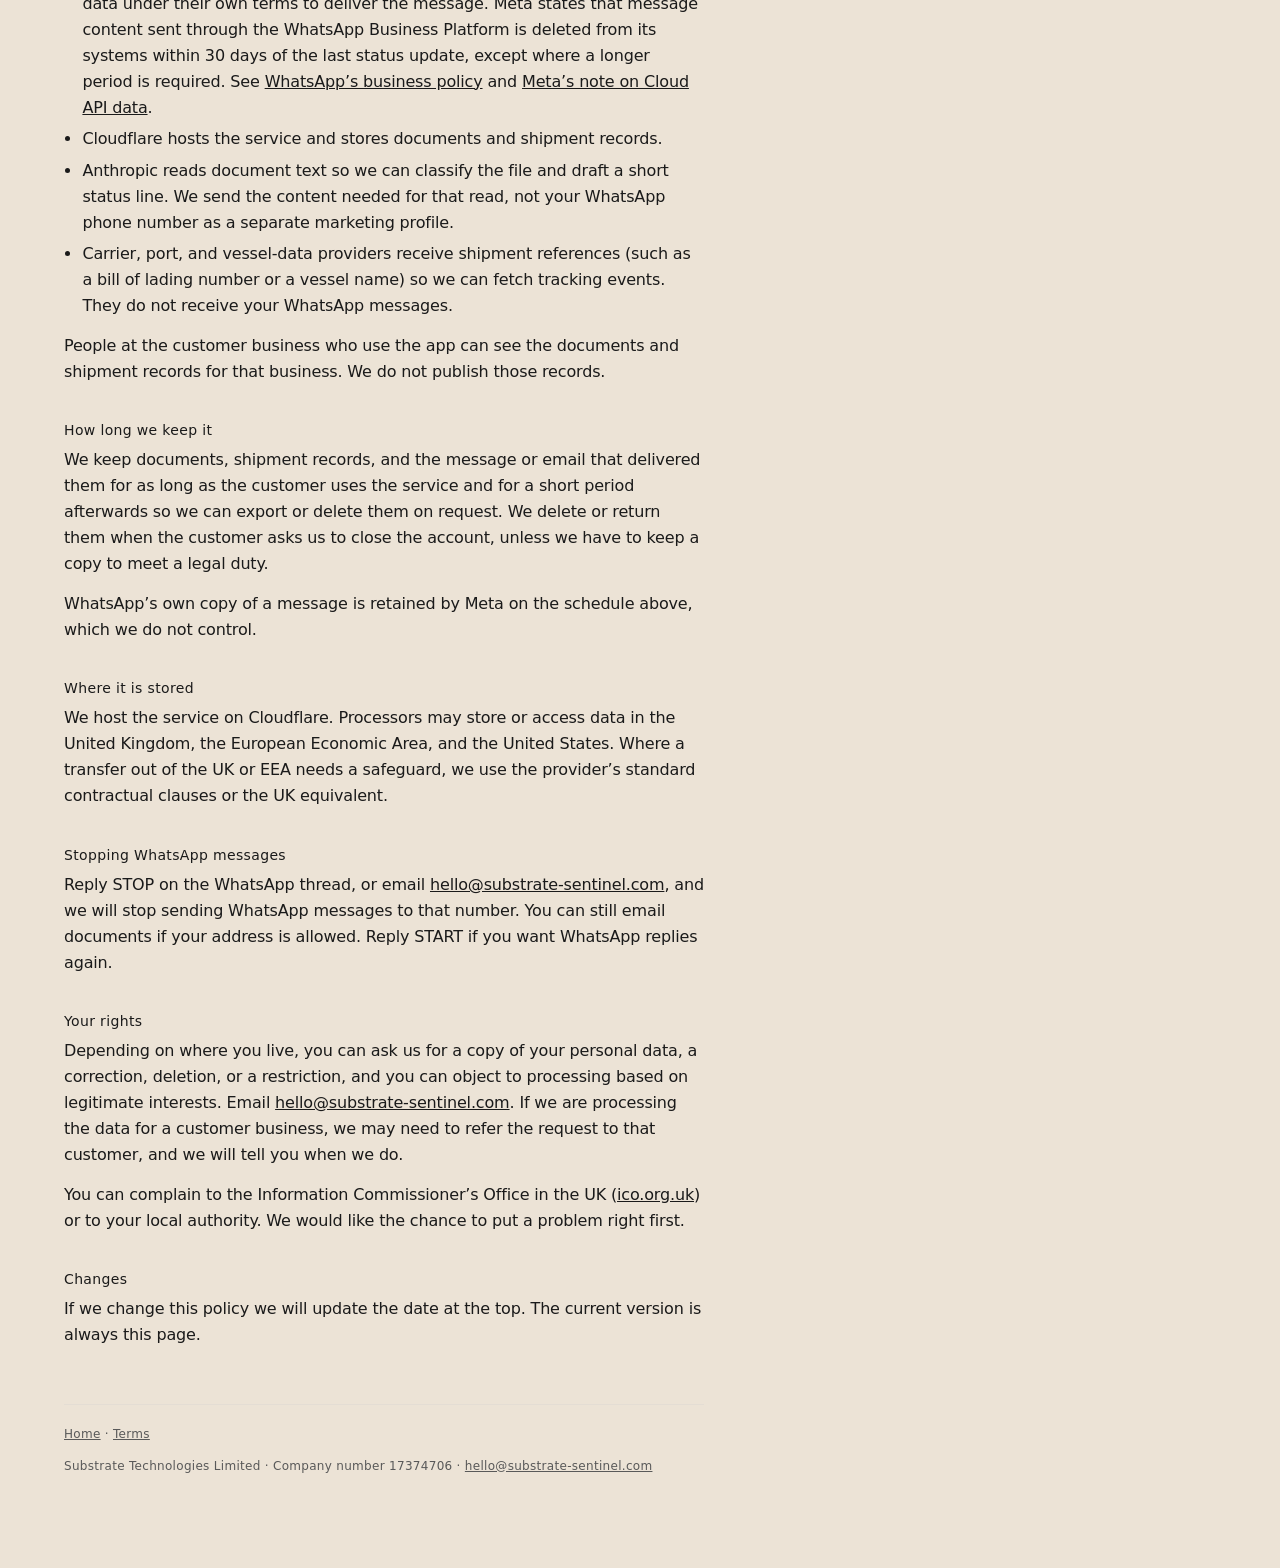
==== commit bdc9b2e3: "Draw the chart as white highlights instead of dark strokes. The dark marks read as smudges, so the s" ====
--- a/privacy.html
+++ b/privacy.html
@@ -4,7 +4,7 @@
   <meta charset="utf-8">
   <meta name="viewport" content="width=device-width, initial-scale=1">
   <title>Privacy policy — Substrate Sentinel</title>
-  <link rel="stylesheet" href="styles.css?v=5">
+  <link rel="stylesheet" href="styles.css?v=6">
 </head>
 <body>
   <main class="wrap">
--- a/styles.css
+++ b/styles.css
@@ -1,6 +1,6 @@
 :root {
   color-scheme: light;
-  --bg: #f6f0e9;
+  --bg: #ece3d6;
   --ink: #1a1a1a;
   --muted: #595959;
   --line: #e4ddd4;
@@ -13,7 +13,7 @@
 body {
   margin: 0;
   background-color: var(--bg);
-  background-image: url("map.jpg?v=2");
+  background-image: url("map.jpg?v=3");
   background-repeat: no-repeat;
   background-position: center;
   background-size: cover;
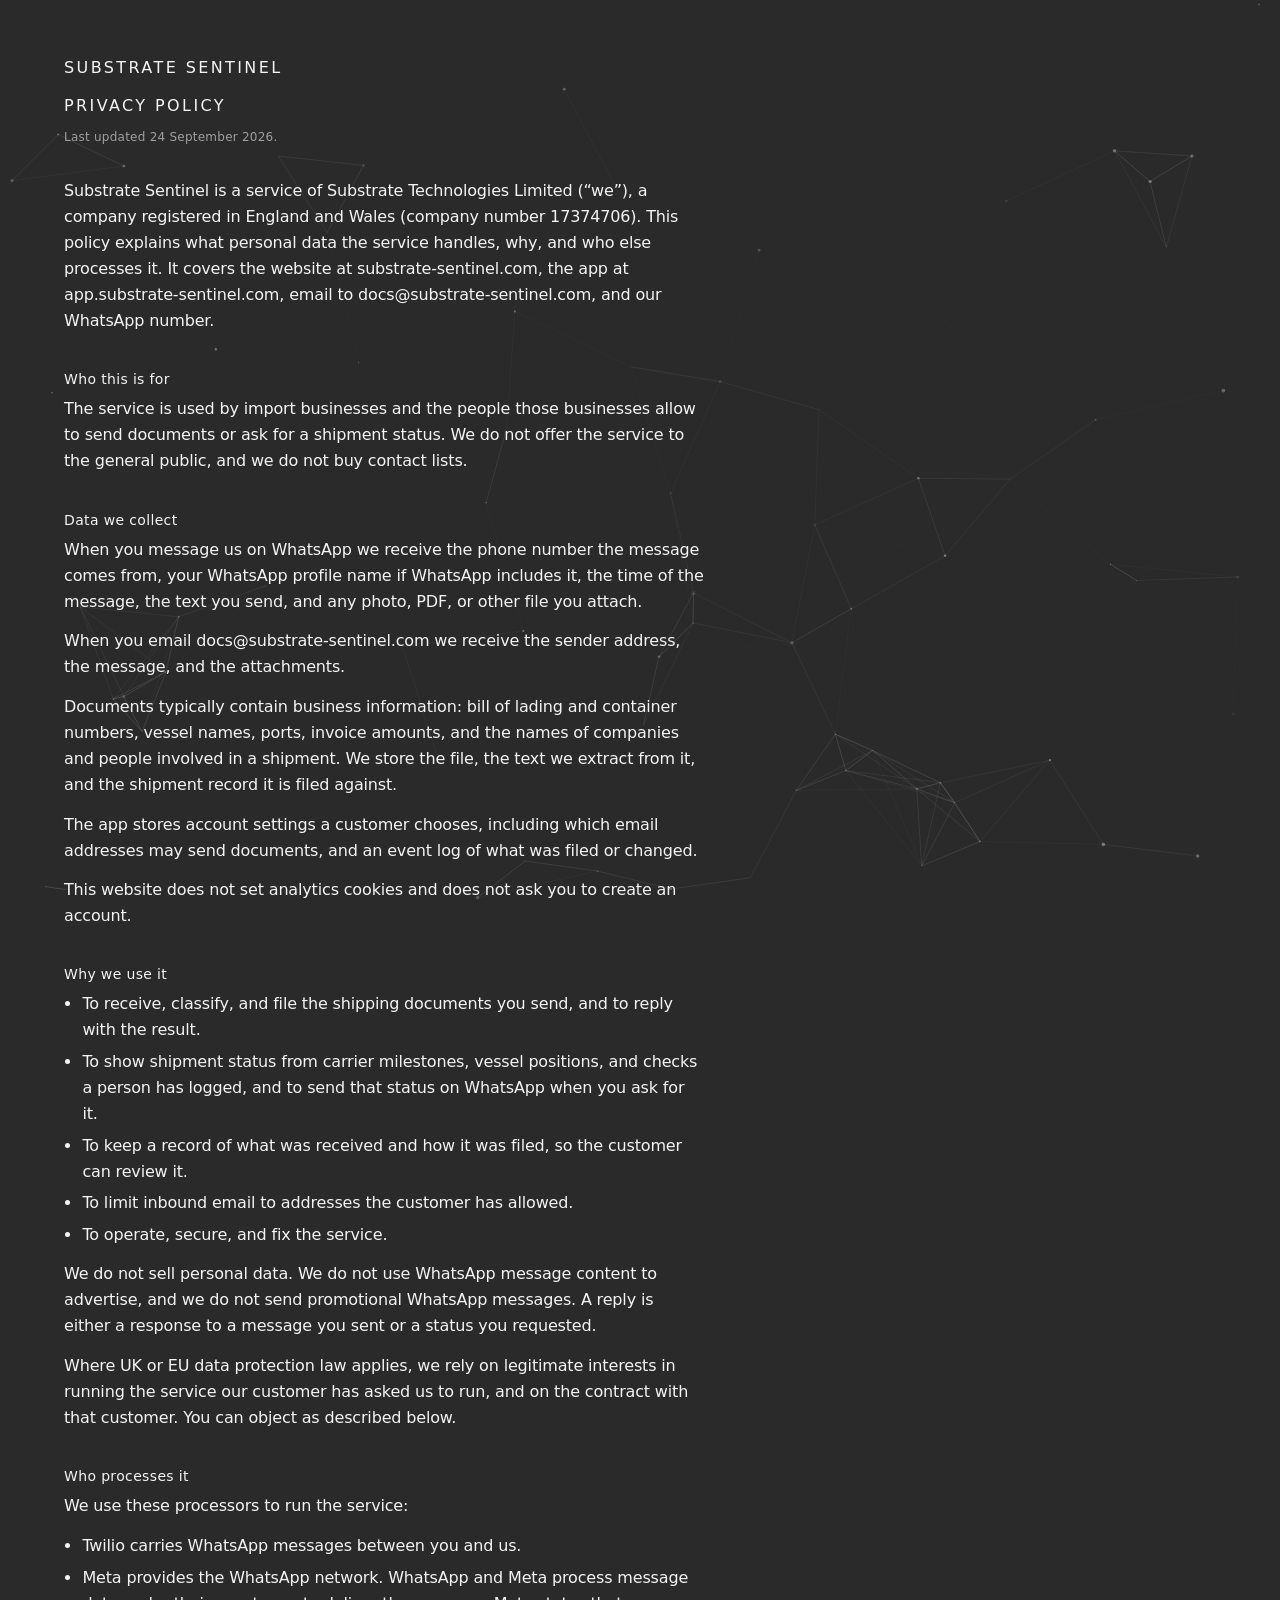
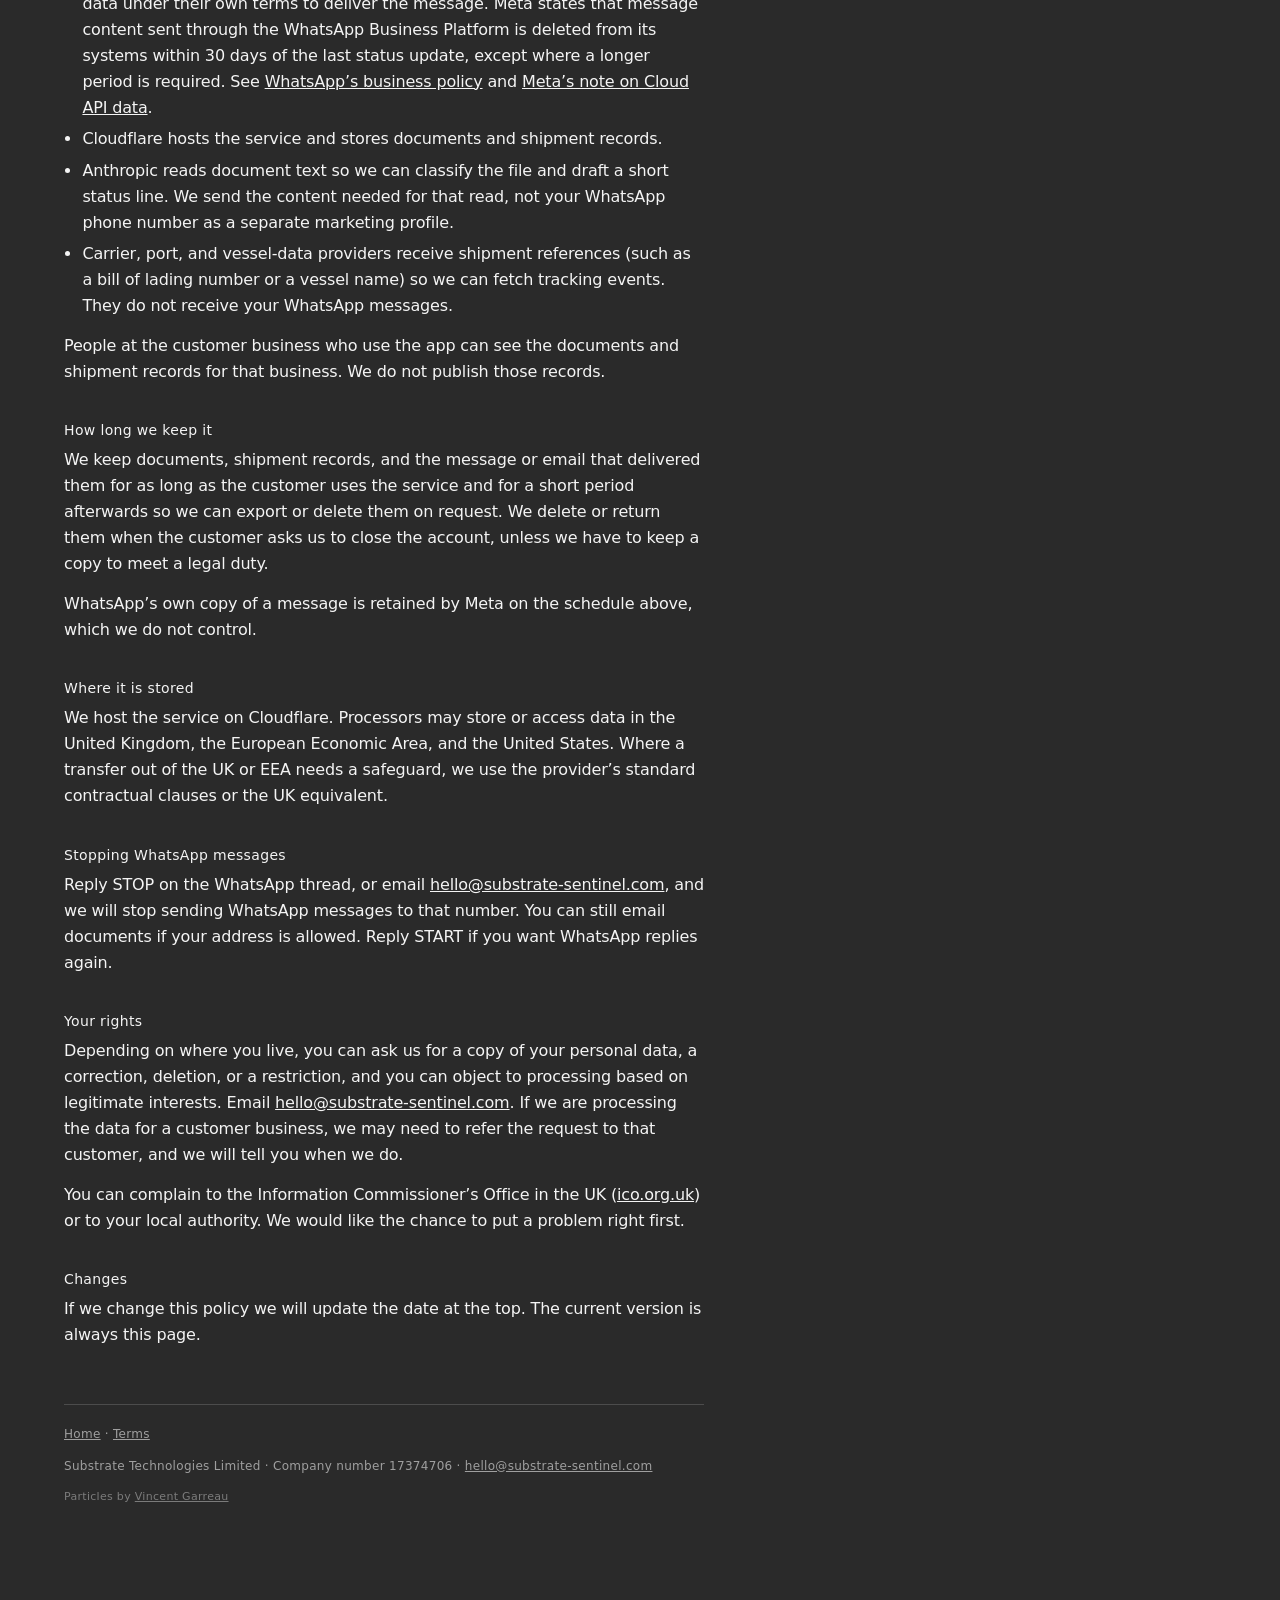
==== commit 5ddbea6e: "Replace the chart with a charcoal particle field. particles.js is MIT, so the copyright notice ships" ====
--- a/privacy.html
+++ b/privacy.html
@@ -4,9 +4,10 @@
   <meta charset="utf-8">
   <meta name="viewport" content="width=device-width, initial-scale=1">
   <title>Privacy policy — Substrate Sentinel</title>
-  <link rel="stylesheet" href="styles.css?v=6">
+  <link rel="stylesheet" href="styles.css?v=7">
 </head>
 <body>
+  <div id="particles-js"></div>
   <main class="wrap">
     <p class="brand"><a href="index.html">Substrate Sentinel</a></p>
     <h1>Privacy policy</h1>
@@ -66,7 +67,10 @@
     <footer>
       <p><a href="index.html">Home</a> · <a href="terms.html">Terms</a></p>
       <p>Substrate Technologies Limited · Company number 17374706 · <a href="mailto:hello@substrate-sentinel.com">hello@substrate-sentinel.com</a></p>
+      <p class="credit">Particles by <a href="https://github.com/VincentGarreau/particles.js">Vincent Garreau</a></p>
     </footer>
   </main>
+  <script src="particles.min.js"></script>
+  <script src="particles-config.js"></script>
 </body>
 </html>
--- a/styles.css
+++ b/styles.css
@@ -1,9 +1,9 @@
 :root {
-  color-scheme: light;
-  --bg: #ece3d6;
-  --ink: #1a1a1a;
-  --muted: #595959;
-  --line: #e4ddd4;
+  color-scheme: dark;
+  --bg: #2a2a2a;
+  --ink: #f4f4f4;
+  --muted: rgba(255, 255, 255, 0.55);
+  --line: rgba(255, 255, 255, 0.16);
 }
 
 * { box-sizing: border-box; }
@@ -12,12 +12,7 @@
 
 body {
   margin: 0;
-  background-color: var(--bg);
-  background-image: url("map.jpg?v=3");
-  background-repeat: no-repeat;
-  background-position: center;
-  background-size: cover;
-  background-attachment: fixed;
+  background: var(--bg);
   color: var(--ink);
   font-family: system-ui, -apple-system, sans-serif;
   font-size: 16px;
@@ -27,7 +22,15 @@
   -webkit-font-smoothing: antialiased;
 }
 
+#particles-js {
+  position: fixed;
+  inset: 0;
+  z-index: 0;
+}
+
 .wrap {
+  position: relative;
+  z-index: 1;
   max-width: 48rem;
   margin: 0;
   padding: 3.5rem 4rem 5rem;
@@ -116,4 +119,10 @@
   line-height: 18px;
 }
 
+.credit {
+  margin-top: 0.8rem;
+  font-size: 11px;
+  opacity: 0.7;
+}
+
 strong { font-weight: 500; }
